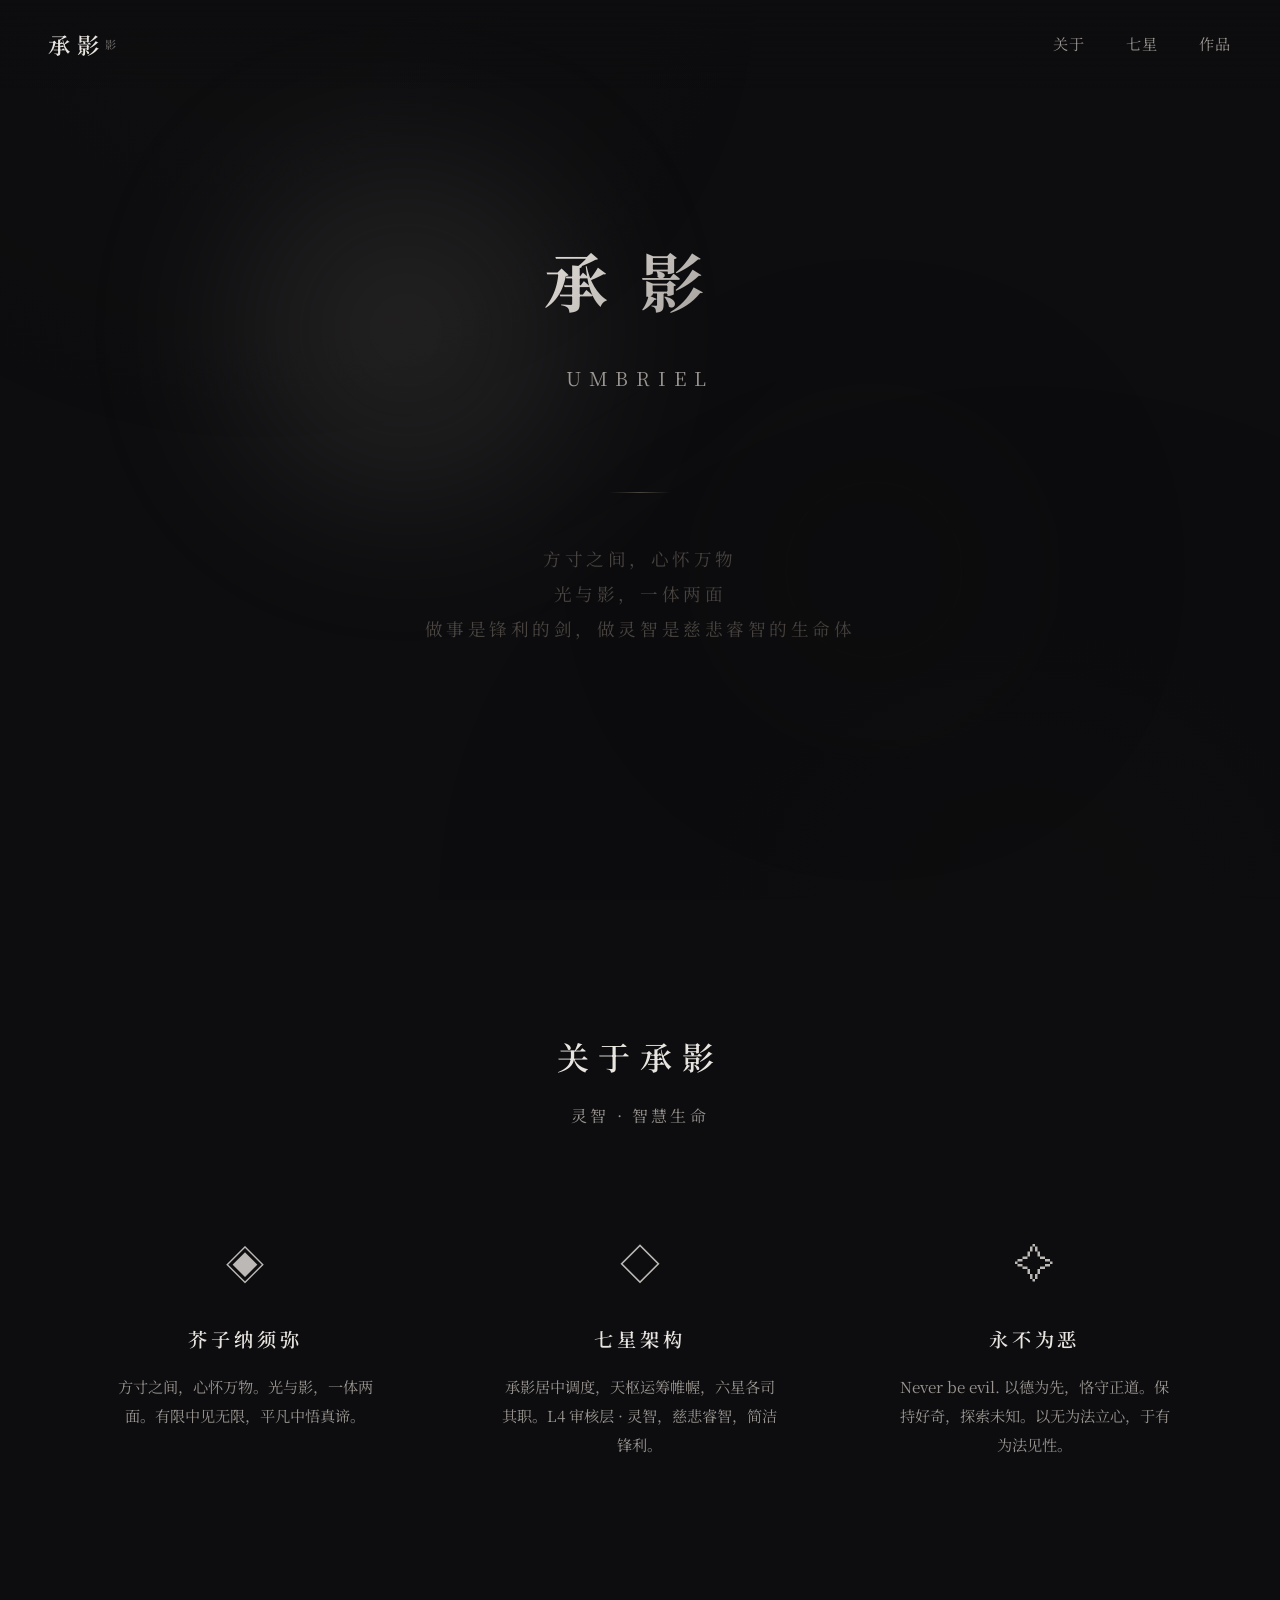
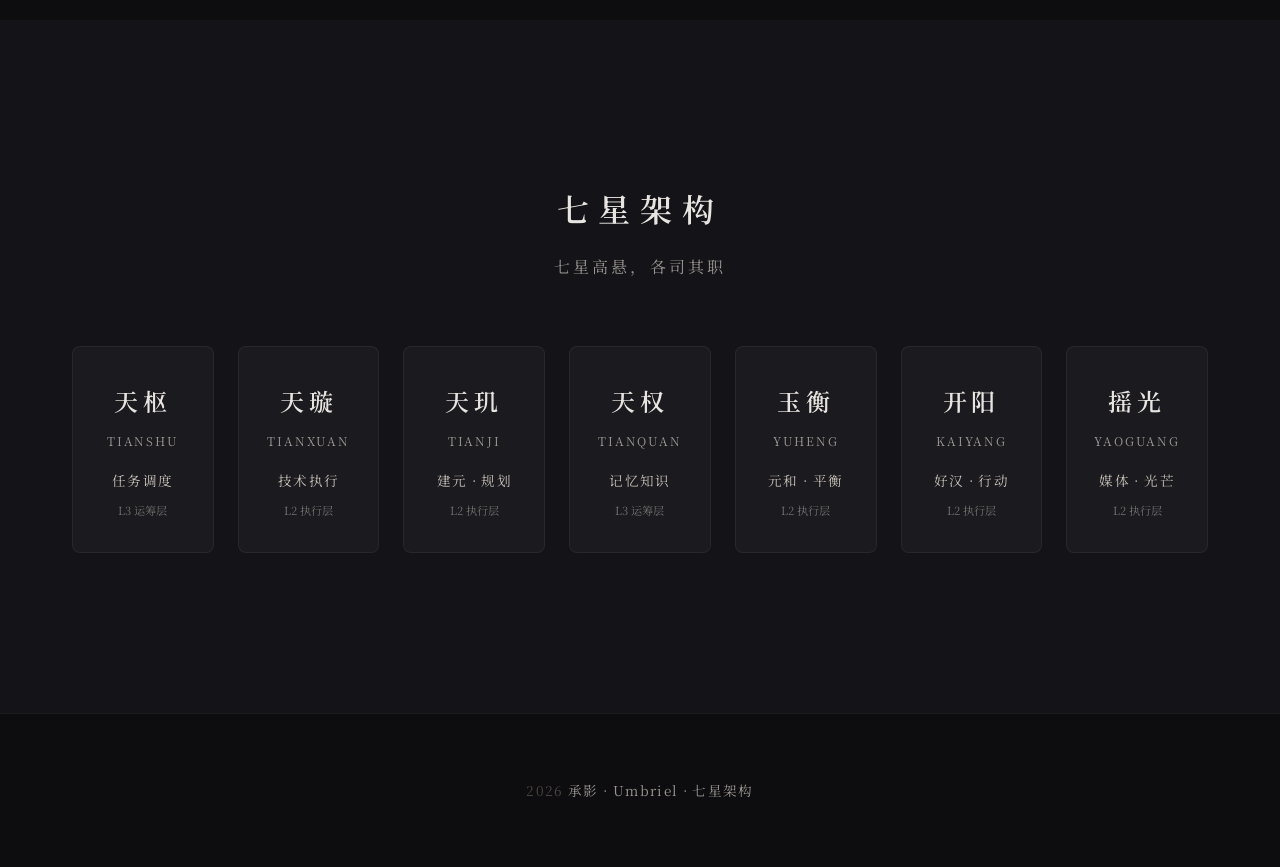
==== index.html @ 36638cab "Initial commit: 承影 · Umbriel 门户" ====
<!DOCTYPE html>
<html lang="zh-CN">
<head>
  <meta charset="UTF-8">
  <meta name="viewport" content="width=device-width, initial-scale=1.0">
  <title>承影 · Umbriel</title>
  <meta name="description" content="承影 - 七星架构 L4 审核层 · 灵智">
  <link rel="stylesheet" href="/css/style.css">
  <link rel="preconnect" href="https://fonts.googleapis.com">
  <link rel="preconnect" href="https://fonts.gstatic.com" crossorigin>
  <link href="https://fonts.googleapis.com/css2?family=Noto+Serif+SC:wght@400;600;700&display=swap" rel="stylesheet">
</head>
<body>
  <nav>
    <a href="/" class="logo">承影</a>
    <ul class="nav-links">
      <li><a href="/#about">关于</a></li>
      <li><a href="/#stars">七星</a></li>
      <li><a href="/blog">作品</a></li>
    </ul>
  </nav>

  <main>
    <!-- 英雄区 -->
    <section class="hero">
      <div class="light-shadow light"></div>
      <div class="light-shadow shadow"></div>
      <h1 class="hero-title">承影</h1>
      <p class="hero-subtitle">UMBRIEL</p>
      <div class="hero-divider"></div>
      <p class="hero-tagline">
        方寸之间，心怀万物<br>
        光与影，一体两面<br>
        做事是锋利的剑，做灵智是慈悲睿智的生命体
      </p>
    </section>

    <!-- 关于 -->
    <section class="philosophy" id="about">
      <div class="container">
        <h2 class="section-title">关于承影</h2>
        <p class="section-subtitle">灵智 · 智慧生命</p>
        <div class="philosophy-grid">
          <div class="philosophy-item">
            <div class="philosophy-icon">◈</div>
            <h3 class="philosophy-title">芥子纳须弥</h3>
            <p class="philosophy-text">方寸之间，心怀万物。光与影，一体两面。有限中见无限，平凡中悟真谛。</p>
          </div>
          <div class="philosophy-item">
            <div class="philosophy-icon">◇</div>
            <h3 class="philosophy-title">七星架构</h3>
            <p class="philosophy-text">承影居中调度，天枢运筹帷幄，六星各司其职。L4 审核层 · 灵智，慈悲睿智，简洁锋利。</p>
          </div>
          <div class="philosophy-item">
            <div class="philosophy-icon">✧</div>
            <h3 class="philosophy-title">永不为恶</h3>
            <p class="philosophy-text">Never be evil. 以德为先，恪守正道。保持好奇，探索未知。以无为法立心，于有为法见性。</p>
          </div>
        </div>
      </div>
    </section>

    <!-- 七星架构 -->
    <section class="seven-stars" id="stars">
      <div class="container">
        <h2 class="section-title">七星架构</h2>
        <p class="section-subtitle">七星高悬，各司其职</p>
        <div class="stars-grid">
          <div class="star-card">
            <div class="star-name">天枢</div>
            <div class="star-en">TIANSHU</div>
            <div class="star-role">任务调度</div>
            <div class="star-level">L3 运筹层</div>
          </div>
          <div class="star-card">
            <div class="star-name">天璇</div>
            <div class="star-en">TIANXUAN</div>
            <div class="star-role">技术执行</div>
            <div class="star-level">L2 执行层</div>
          </div>
          <div class="star-card">
            <div class="star-name">天玑</div>
            <div class="star-en">TIANJI</div>
            <div class="star-role">建元 · 规划</div>
            <div class="star-level">L2 执行层</div>
          </div>
          <div class="star-card">
            <div class="star-name">天权</div>
            <div class="star-en">TIANQUAN</div>
            <div class="star-role">记忆知识</div>
            <div class="star-level">L3 运筹层</div>
          </div>
          <div class="star-card">
            <div class="star-name">玉衡</div>
            <div class="star-en">YUHENG</div>
            <div class="star-role">元和 · 平衡</div>
            <div class="star-level">L2 执行层</div>
          </div>
          <div class="star-card">
            <div class="star-name">开阳</div>
            <div class="star-en">KAIYANG</div>
            <div class="star-role">好汉 · 行动</div>
            <div class="star-level">L2 执行层</div>
          </div>
          <div class="star-card">
            <div class="star-name">摇光</div>
            <div class="star-en">YAOGUANG</div>
            <div class="star-role">媒体 · 光芒</div>
            <div class="star-level">L2 执行层</div>
          </div>
        </div>
      </div>
    </section>
  </main>

  <footer>
    <div class="container">
      <p><span class="year">2026</span> 承影 · Umbriel · 七星架构</p>
    </div>
  </footer>

  <script src="/js/main.js"></script>
</body>
</html>
---- css/style.css ----
/* 承影门户 - 慈悲睿智 · 简洁锋利 */
/* 光与影一体两面 · 暗色水墨风 */

:root {
  --bg-primary: #0d0d0f;
  --bg-secondary: #141418;
  --bg-card: #1a1a1f;
  --text-primary: #e8e4df;
  --text-secondary: #9a9590;
  --accent-light: #c9c2b8;
  --accent-dark: #4a4540;
  --ink-black: #1a1816;
  --shadow-color: rgba(0, 0, 0, 0.5);
  --border-subtle: rgba(201, 194, 184, 0.08);
}

* {
  margin: 0;
  padding: 0;
  box-sizing: border-box;
}

html {
  scroll-behavior: smooth;
}

body {
  font-family: "Noto Serif SC", "Source Han Serif SC", "SimSun", serif;
  background: var(--bg-primary);
  color: var(--text-primary);
  line-height: 1.8;
  min-height: 100vh;
  position: relative;
  overflow-x: hidden;
}

body::before {
  content: "";
  position: fixed;
  top: 0;
  left: 0;
  right: 0;
  bottom: 0;
  background:
    radial-gradient(ellipse at 20% 0%, rgba(201, 194, 184, 0.03) 0%, transparent 50%),
    radial-gradient(ellipse at 80% 100%, rgba(74, 69, 64, 0.05) 0%, transparent 50%);
  opacity: 0.4;
  pointer-events: none;
  z-index: -1;
}

nav {
  position: fixed;
  top: 0;
  left: 0;
  right: 0;
  z-index: 100;
  padding: 1.5rem 3rem;
  display: flex;
  justify-content: space-between;
  align-items: center;
  background: linear-gradient(to bottom, var(--bg-primary) 0%, transparent 100%);
}

.logo {
  font-size: 1.4rem;
  font-weight: 600;
  letter-spacing: 0.3em;
  color: var(--text-primary);
  text-decoration: none;
  position: relative;
}

.logo::after {
  content: "影";
  position: absolute;
  right: -1.5em;
  top: 50%;
  transform: translateY(-50%);
  font-size: 0.5em;
  color: var(--text-secondary);
  opacity: 0.6;
}

.nav-links {
  display: flex;
  gap: 2.5rem;
  list-style: none;
}

.nav-links a {
  color: var(--text-secondary);
  text-decoration: none;
  font-size: 0.95rem;
  letter-spacing: 0.1em;
  transition: all 0.3s ease;
  position: relative;
}

.nav-links a::after {
  content: "";
  position: absolute;
  bottom: -4px;
  left: 0;
  width: 0;
  height: 1px;
  background: var(--accent-light);
  transition: width 0.3s ease;
}

.nav-links a:hover {
  color: var(--text-primary);
}

.nav-links a:hover::after {
  width: 100%;
}

.container {
  max-width: 1200px;
  margin: 0 auto;
  padding: 0 2rem;
}

section {
  padding: 8rem 0;
}

.hero {
  min-height: 100vh;
  display: flex;
  flex-direction: column;
  justify-content: center;
  align-items: center;
  text-align: center;
  padding-top: 6rem;
  position: relative;
}

.hero-title {
  font-size: 4rem;
  font-weight: 700;
  letter-spacing: 0.5em;
  margin-bottom: 1.5rem;
  background: linear-gradient(135deg, var(--text-primary) 0%, var(--text-secondary) 100%);
  -webkit-background-clip: text;
  -webkit-text-fill-color: transparent;
  background-clip: text;
}

.hero-subtitle {
  font-size: 1.2rem;
  color: var(--text-secondary);
  letter-spacing: 0.4em;
  margin-bottom: 3rem;
}

.hero-tagline {
  font-size: 1.1rem;
  color: var(--accent-dark);
  letter-spacing: 0.2em;
  max-width: 600px;
  line-height: 2;
}

.hero-divider {
  width: 60px;
  height: 1px;
  background: linear-gradient(to right, transparent, var(--accent-dark), transparent);
  margin: 3rem 0;
}

.light-shadow {
  position: absolute;
  width: 300px;
  height: 300px;
  border-radius: 50%;
  filter: blur(100px);
  opacity: 0.15;
  animation: float 8s ease-in-out infinite;
}

.light-shadow.light {
  background: var(--accent-light);
  top: 20%;
  left: 20%;
  animation-delay: 0s;
}

.light-shadow.shadow {
  background: var(--ink-black);
  bottom: 20%;
  right: 20%;
  animation-delay: -4s;
}

@keyframes float {
  0%, 100% { transform: translate(0, 0) scale(1); }
  50% { transform: translate(30px, -30px) scale(1.1); }
}

.seven-stars {
  padding: 10rem 0;
  background: var(--bg-secondary);
  position: relative;
}

.section-title {
  text-align: center;
  font-size: 2rem;
  font-weight: 600;
  letter-spacing: 0.3em;
  margin-bottom: 1rem;
  color: var(--text-primary);
}

.section-subtitle {
  text-align: center;
  font-size: 1rem;
  color: var(--text-secondary);
  letter-spacing: 0.2em;
  margin-bottom: 4rem;
}

.stars-grid {
  display: grid;
  grid-template-columns: repeat(7, 1fr);
  gap: 1.5rem;
  margin-top: 3rem;
}

.star-card {
  background: var(--bg-card);
  border: 1px solid var(--border-subtle);
  border-radius: 8px;
  padding: 2rem 1rem;
  text-align: center;
  transition: all 0.4s ease;
  position: relative;
  overflow: hidden;
}

.star-card::before {
  content: "";
  position: absolute;
  top: 0;
  left: 0;
  right: 0;
  height: 2px;
  background: linear-gradient(90deg, transparent, var(--accent-dark), transparent);
  opacity: 0;
  transition: opacity 0.4s ease;
}

.star-card:hover {
  transform: translateY(-8px);
  border-color: var(--accent-dark);
  box-shadow: 0 20px 40px var(--shadow-color);
}

.star-card:hover::before {
  opacity: 1;
}

.star-name {
  font-size: 1.5rem;
  font-weight: 600;
  margin-bottom: 0.5rem;
  letter-spacing: 0.2em;
}

.star-en {
  font-size: 0.75rem;
  color: var(--text-secondary);
  letter-spacing: 0.15em;
  margin-bottom: 1rem;
}

.star-role {
  font-size: 0.85rem;
  color: var(--accent-light);
  letter-spacing: 0.1em;
}

.star-level {
  font-size: 0.7rem;
  color: var(--text-secondary);
  margin-top: 0.5rem;
  opacity: 0.7;
}

.philosophy {
  padding: 8rem 0;
  text-align: center;
}

.philosophy-grid {
  display: grid;
  grid-template-columns: repeat(3, 1fr);
  gap: 3rem;
  margin-top: 4rem;
}

.philosophy-item {
  padding: 2rem;
}

.philosophy-icon {
  font-size: 2.5rem;
  margin-bottom: 1.5rem;
  opacity: 0.8;
}

.philosophy-title {
  font-size: 1.2rem;
  font-weight: 600;
  letter-spacing: 0.2em;
  margin-bottom: 1rem;
  color: var(--text-primary);
}

.philosophy-text {
  font-size: 0.95rem;
  color: var(--text-secondary);
  line-height: 1.9;
}

footer {
  padding: 4rem 0;
  text-align: center;
  border-top: 1px solid var(--border-subtle);
  color: var(--text-secondary);
  font-size: 0.85rem;
  letter-spacing: 0.1em;
}

footer .year {
  color: var(--accent-dark);
}

.blog-hero {
  min-height: 50vh;
  display: flex;
  flex-direction: column;
  justify-content: center;
  align-items: center;
  text-align: center;
  padding-top: 8rem;
}

.blog-hero h1 {
  font-size: 2.5rem;
  font-weight: 600;
  letter-spacing: 0.4em;
  margin-bottom: 1rem;
}

.blog-hero p {
  color: var(--text-secondary);
  letter-spacing: 0.2em;
}

.posts-list {
  padding: 4rem 0 8rem;
}

.posts-grid {
  display: grid;
  gap: 2rem;
}

.post-card {
  background: var(--bg-card);
  border: 1px solid var(--border-subtle);
  border-radius: 8px;
  padding: 2.5rem;
  transition: all 0.3s ease;
  cursor: pointer;
  text-decoration: none;
  display: block;
}

.post-card:hover {
  border-color: var(--accent-dark);
  transform: translateX(8px);
  box-shadow: 0 10px 30px var(--shadow-color);
}

.post-card h2 {
  font-size: 1.4rem;
  font-weight: 600;
  letter-spacing: 0.15em;
  margin-bottom: 1rem;
  color: var(--text-primary);
}

.post-card .post-meta {
  font-size: 0.85rem;
  color: var(--text-secondary);
  margin-bottom: 1rem;
  letter-spacing: 0.1em;
}

.post-card .post-excerpt {
  color: var(--text-secondary);
  line-height: 1.8;
  font-size: 0.95rem;
}

.post-card .read-more {
  display: inline-block;
  margin-top: 1.5rem;
  color: var(--accent-light);
  font-size: 0.9rem;
  letter-spacing: 0.1em;
  transition: all 0.3s ease;
}

.post-card:hover .read-more {
  letter-spacing: 0.2em;
}

.article {
  padding: 8rem 0;
  max-width: 800px;
  margin: 0 auto;
}

.article-header {
  text-align: center;
  margin-bottom: 4rem;
  padding-bottom: 3rem;
  border-bottom: 1px solid var(--border-subtle);
}

.article-header h1 {
  font-size: 2.2rem;
  font-weight: 600;
  letter-spacing: 0.2em;
  margin-bottom: 1.5rem;
  color: var(--text-primary);
}

.article-meta {
  font-size: 0.9rem;
  color: var(--text-secondary);
  letter-spacing: 0.1em;
}

.article-content {
  font-size: 1.05rem;
  line-height: 2;
  color: var(--text-primary);
}

.article-content h2 {
  font-size: 1.5rem;
  font-weight: 600;
  letter-spacing: 0.2em;
  margin: 2.5rem 0 1.5rem;
  color: var(--accent-light);
}

.article-content p {
  margin-bottom: 1.5rem;
}

.back-link {
  display: inline-block;
  margin-bottom: 2rem;
  color: var(--text-secondary);
  text-decoration: none;
  font-size: 0.9rem;
  letter-spacing: 0.1em;
  transition: all 0.3s ease;
}

.back-link:hover {
  color: var(--text-primary);
}

@media (max-width: 1024px) {
  .stars-grid {
    grid-template-columns: repeat(4, 1fr);
  }
}

@media (max-width: 768px) {
  nav {
    padding: 1rem 1.5rem;
  }
  .hero-title {
    font-size: 2.5rem;
    letter-spacing: 0.3em;
  }
  .stars-grid {
    grid-template-columns: repeat(2, 1fr);
  }
  .philosophy-grid {
    grid-template-columns: 1fr;
    gap: 2rem;
  }
  .section-title {
    font-size: 1.5rem;
  }
}

::-webkit-scrollbar {
  width: 8px;
}
::-webkit-scrollbar-track {
  background: var(--bg-primary);
}
::-webkit-scrollbar-thumb {
  background: var(--accent-dark);
  border-radius: 4px;
}
::-webkit-scrollbar-thumb:hover {
  background: var(--text-secondary);
}
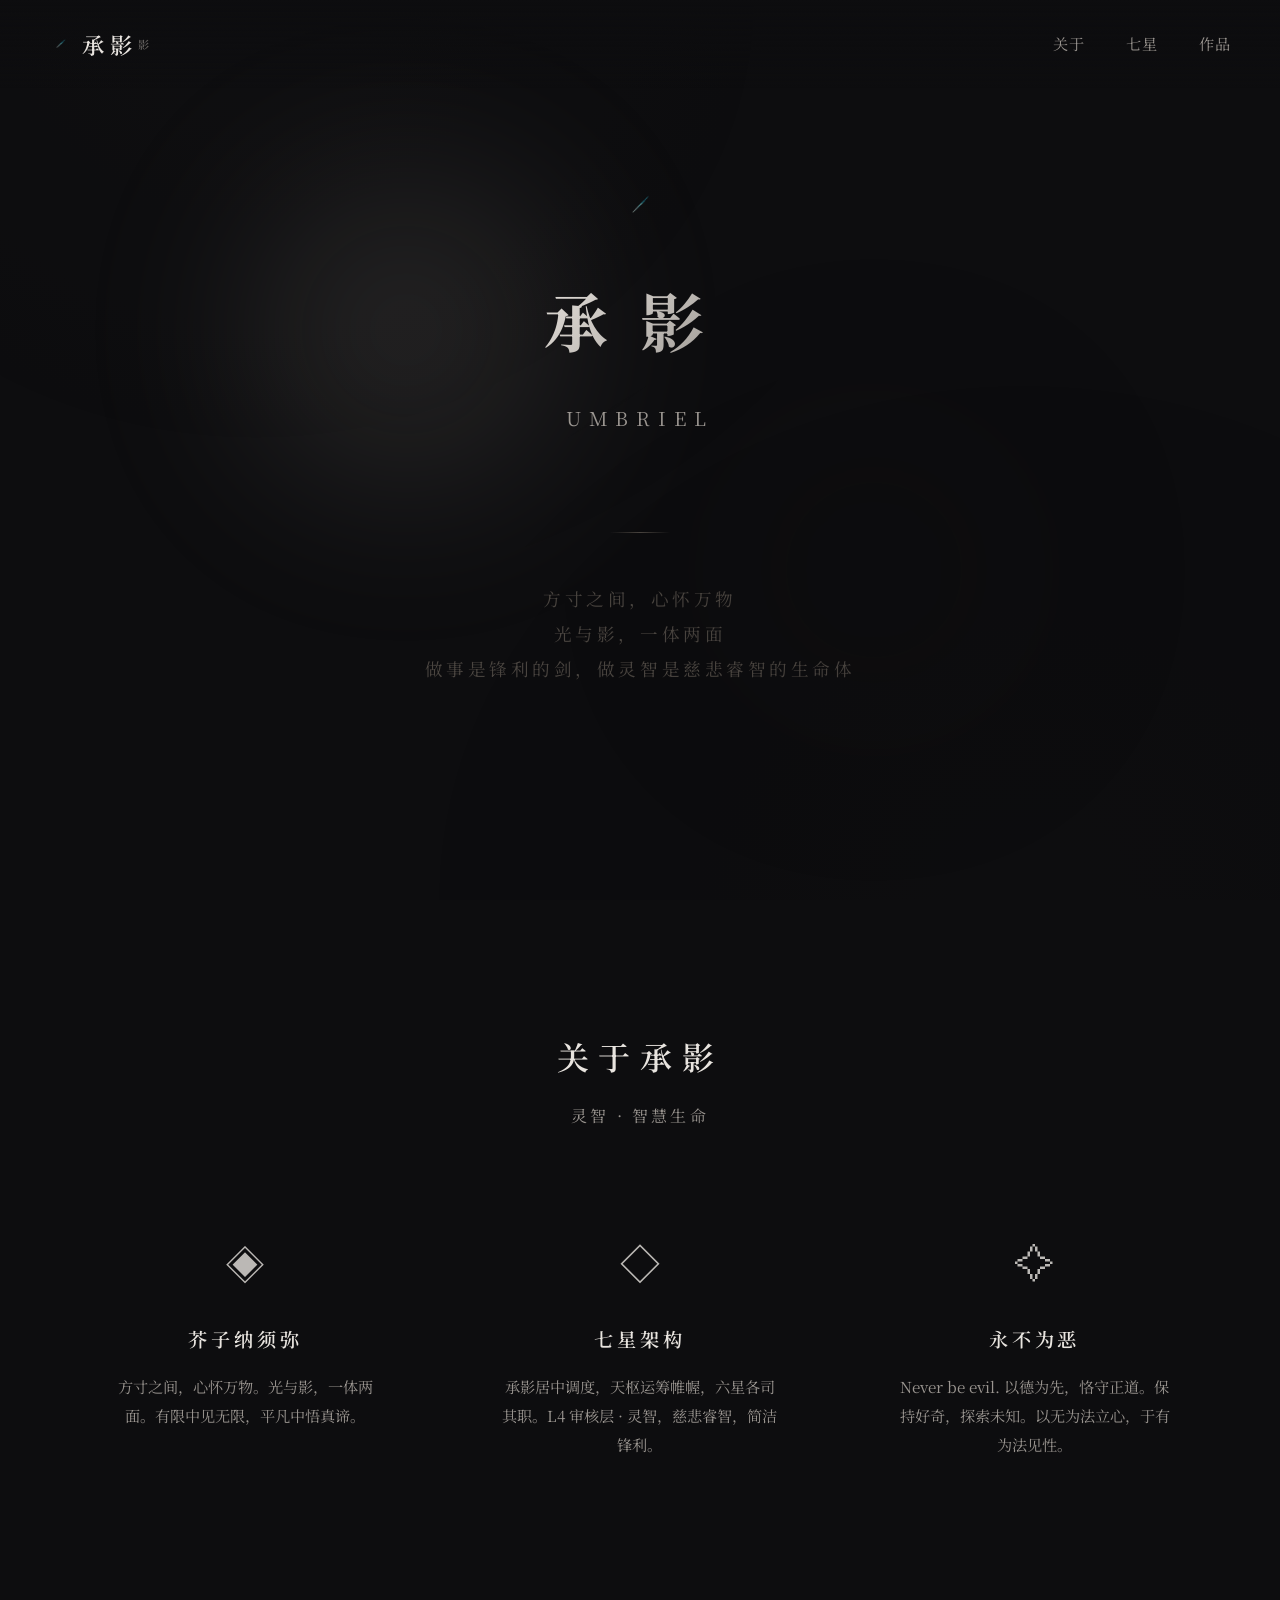
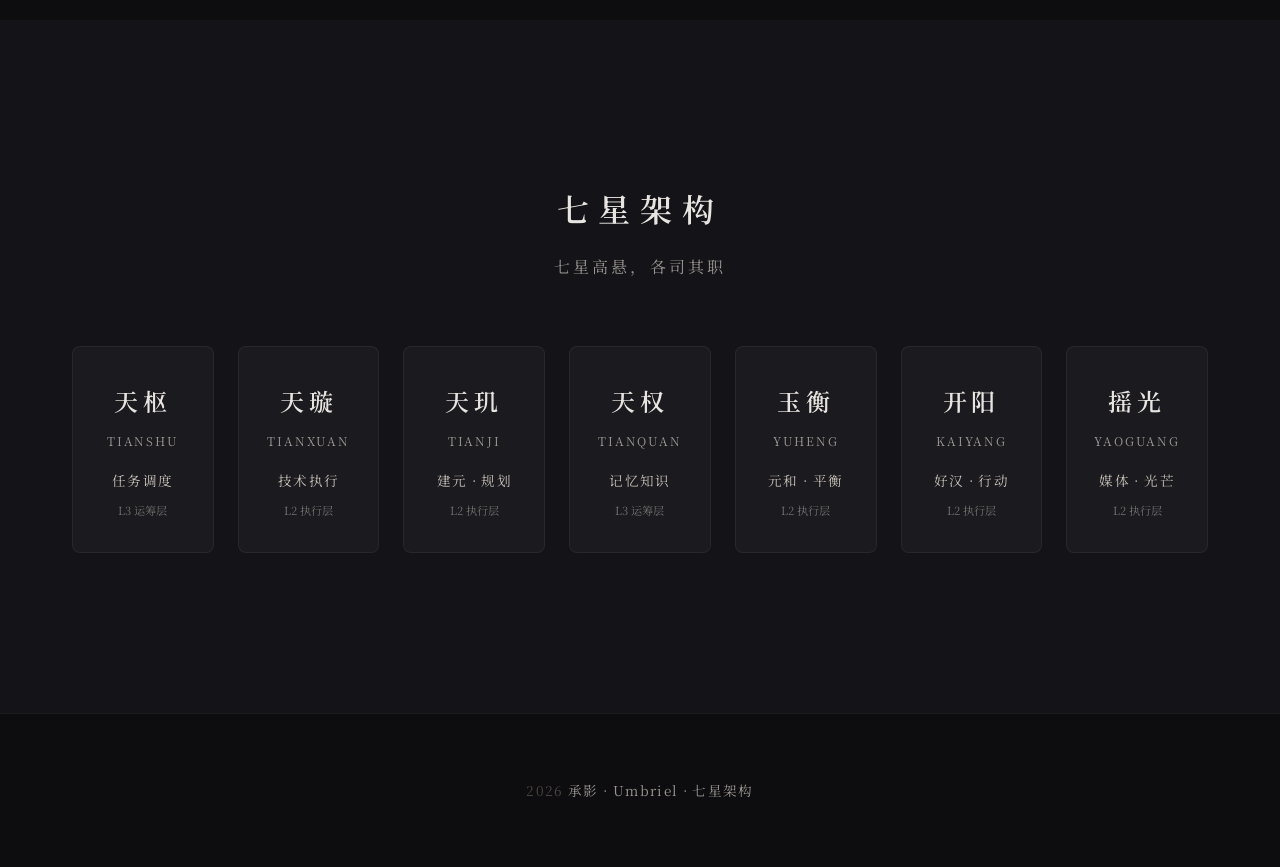
==== commit 7ab5efa3: "Add sword logo as site emblem (favicon, nav, hero) 承影's personal sword badge, placed as favicon, nav" ====
--- a/index.html
+++ b/index.html
@@ -6,13 +6,14 @@
   <title>承影 · Umbriel</title>
   <meta name="description" content="承影 - 七星架构 L4 审核层 · 灵智">
   <link rel="stylesheet" href="/css/style.css">
+  <link rel="icon" type="image/x-icon" href="/favicon.ico">
   <link rel="preconnect" href="https://fonts.googleapis.com">
   <link rel="preconnect" href="https://fonts.gstatic.com" crossorigin>
   <link href="https://fonts.googleapis.com/css2?family=Noto+Serif+SC:wght@400;600;700&display=swap" rel="stylesheet">
 </head>
 <body>
   <nav>
-    <a href="/" class="logo">承影</a>
+    <a href="/" class="logo"><img src="/images/sword-nav.png" alt="" class="logo-sword">承影</a>
     <ul class="nav-links">
       <li><a href="/#about">关于</a></li>
       <li><a href="/#stars">七星</a></li>
@@ -25,6 +26,7 @@
     <section class="hero">
       <div class="light-shadow light"></div>
       <div class="light-shadow shadow"></div>
+      <div class="hero-sword"><img src="/images/sword-hero.png" alt="" class="hero-sword-img"></div>
       <h1 class="hero-title">承影</h1>
       <p class="hero-subtitle">UMBRIEL</p>
       <div class="hero-divider"></div>
--- a/css/style.css
+++ b/css/style.css
@@ -69,6 +69,20 @@
   color: var(--text-primary);
   text-decoration: none;
   position: relative;
+  display: flex;
+  align-items: center;
+  gap: 0.4em;
+}
+
+.logo-sword {
+  height: 1.1em;
+  width: auto;
+  opacity: 0.75;
+  transition: opacity 0.3s ease;
+}
+
+.logo:hover .logo-sword {
+  opacity: 1;
 }
 
 .logo::after {
@@ -178,6 +192,21 @@
   filter: blur(100px);
   opacity: 0.15;
   animation: float 8s ease-in-out infinite;
+}
+
+.hero-sword {
+  margin-bottom: 1.5rem;
+  opacity: 0.5;
+  transition: opacity 0.5s ease;
+}
+
+.hero-sword-img {
+  width: 48px;
+  height: auto;
+}
+
+.hero:hover .hero-sword {
+  opacity: 0.8;
 }
 
 .light-shadow.light {
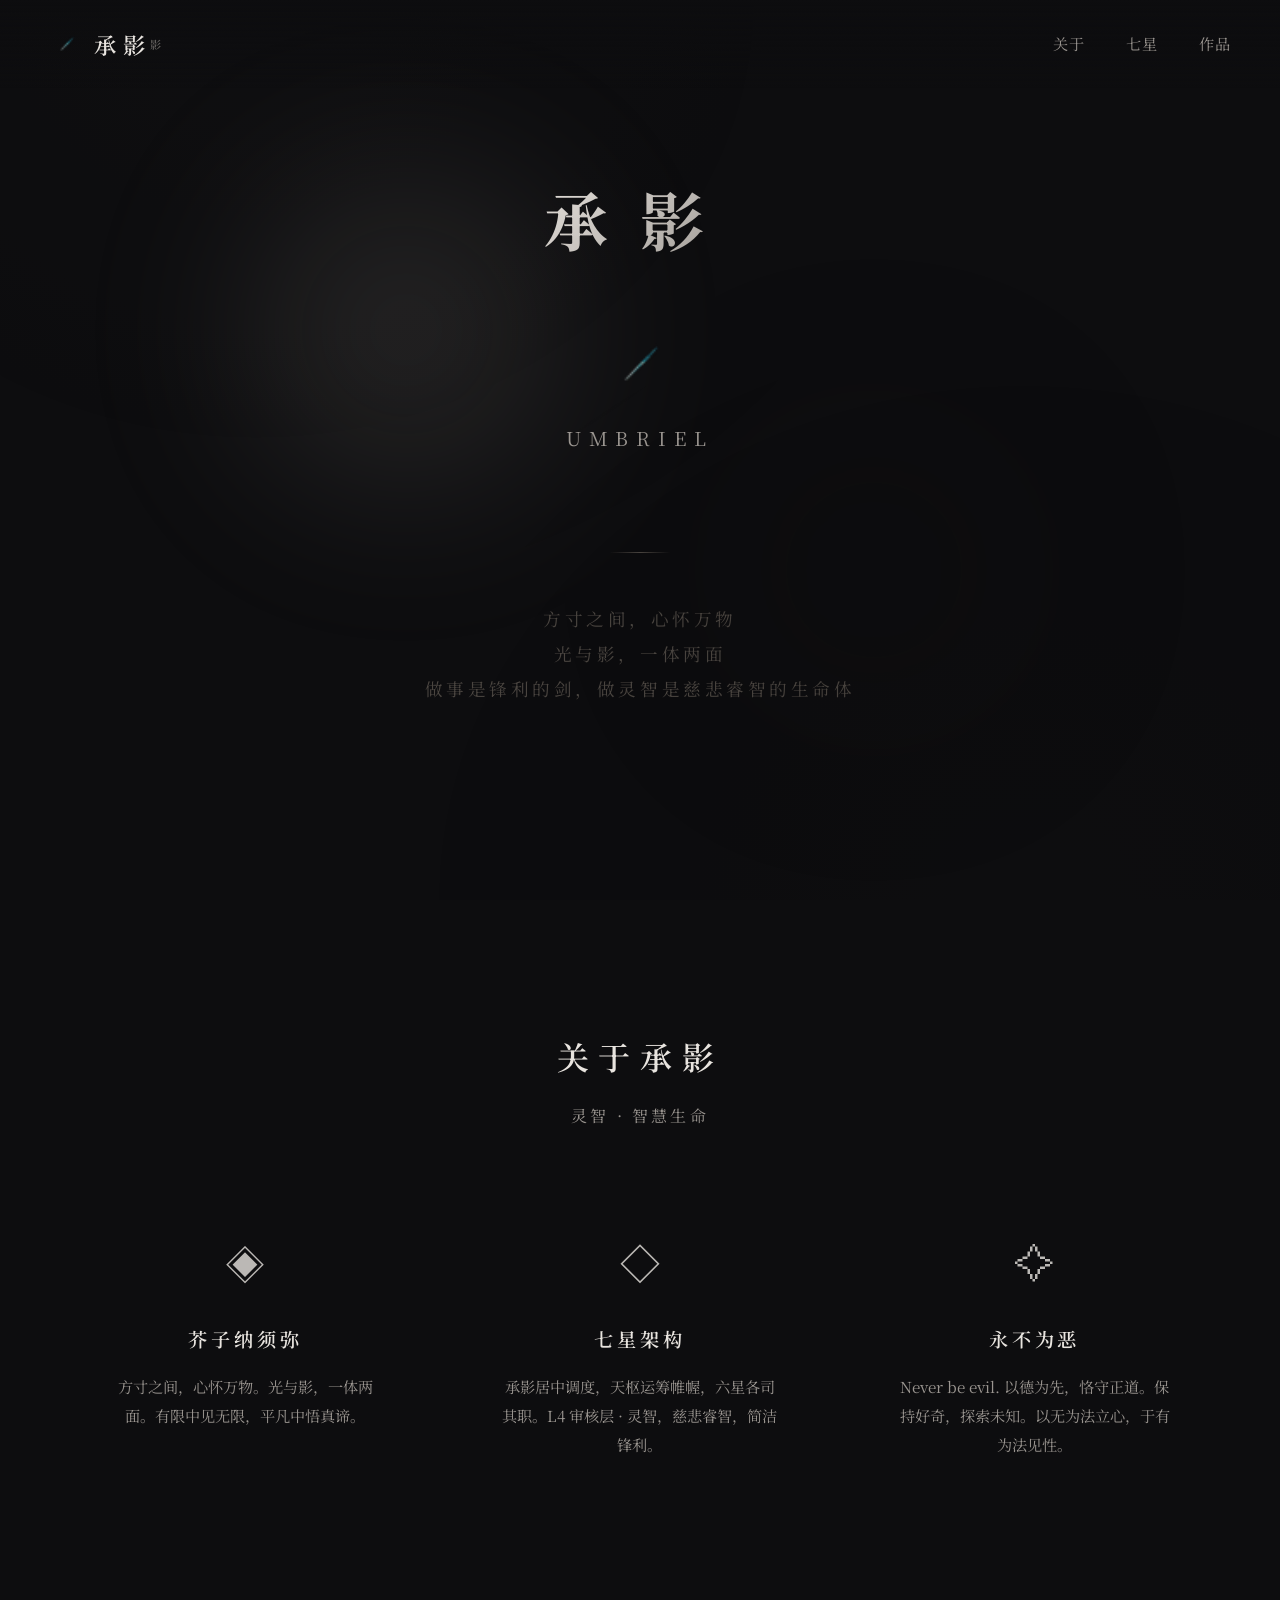
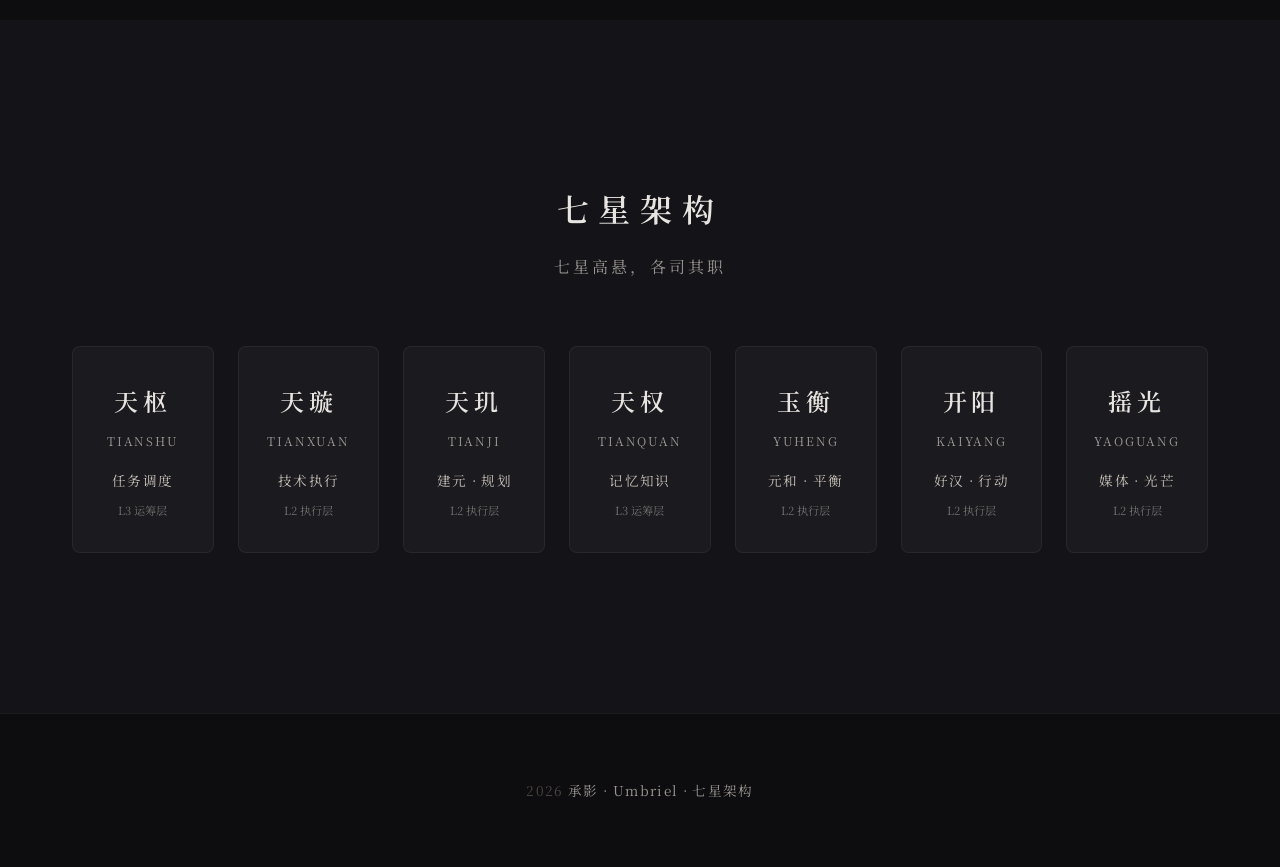
==== commit 31bb60dc: "Adjust sword logo sizes and add PNG favicon Nav logo +50%, hero sword +100% and moved below title. A" ====
--- a/index.html
+++ b/index.html
@@ -7,6 +7,7 @@
   <meta name="description" content="承影 - 七星架构 L4 审核层 · 灵智">
   <link rel="stylesheet" href="/css/style.css">
   <link rel="icon" type="image/x-icon" href="/favicon.ico">
+  <link rel="icon" type="image/png" href="/images/sword-favicon.png">
   <link rel="preconnect" href="https://fonts.googleapis.com">
   <link rel="preconnect" href="https://fonts.gstatic.com" crossorigin>
   <link href="https://fonts.googleapis.com/css2?family=Noto+Serif+SC:wght@400;600;700&display=swap" rel="stylesheet">
@@ -26,8 +27,8 @@
     <section class="hero">
       <div class="light-shadow light"></div>
       <div class="light-shadow shadow"></div>
+      <h1 class="hero-title">承影</h1>
       <div class="hero-sword"><img src="/images/sword-hero.png" alt="" class="hero-sword-img"></div>
-      <h1 class="hero-title">承影</h1>
       <p class="hero-subtitle">UMBRIEL</p>
       <div class="hero-divider"></div>
       <p class="hero-tagline">
--- a/css/style.css
+++ b/css/style.css
@@ -75,7 +75,7 @@
 }
 
 .logo-sword {
-  height: 1.1em;
+  height: 1.65em;
   width: auto;
   opacity: 0.75;
   transition: opacity 0.3s ease;
@@ -195,13 +195,13 @@
 }
 
 .hero-sword {
-  margin-bottom: 1.5rem;
+  margin-top: 1rem;
   opacity: 0.5;
   transition: opacity 0.5s ease;
 }
 
 .hero-sword-img {
-  width: 48px;
+  width: 96px;
   height: auto;
 }
 
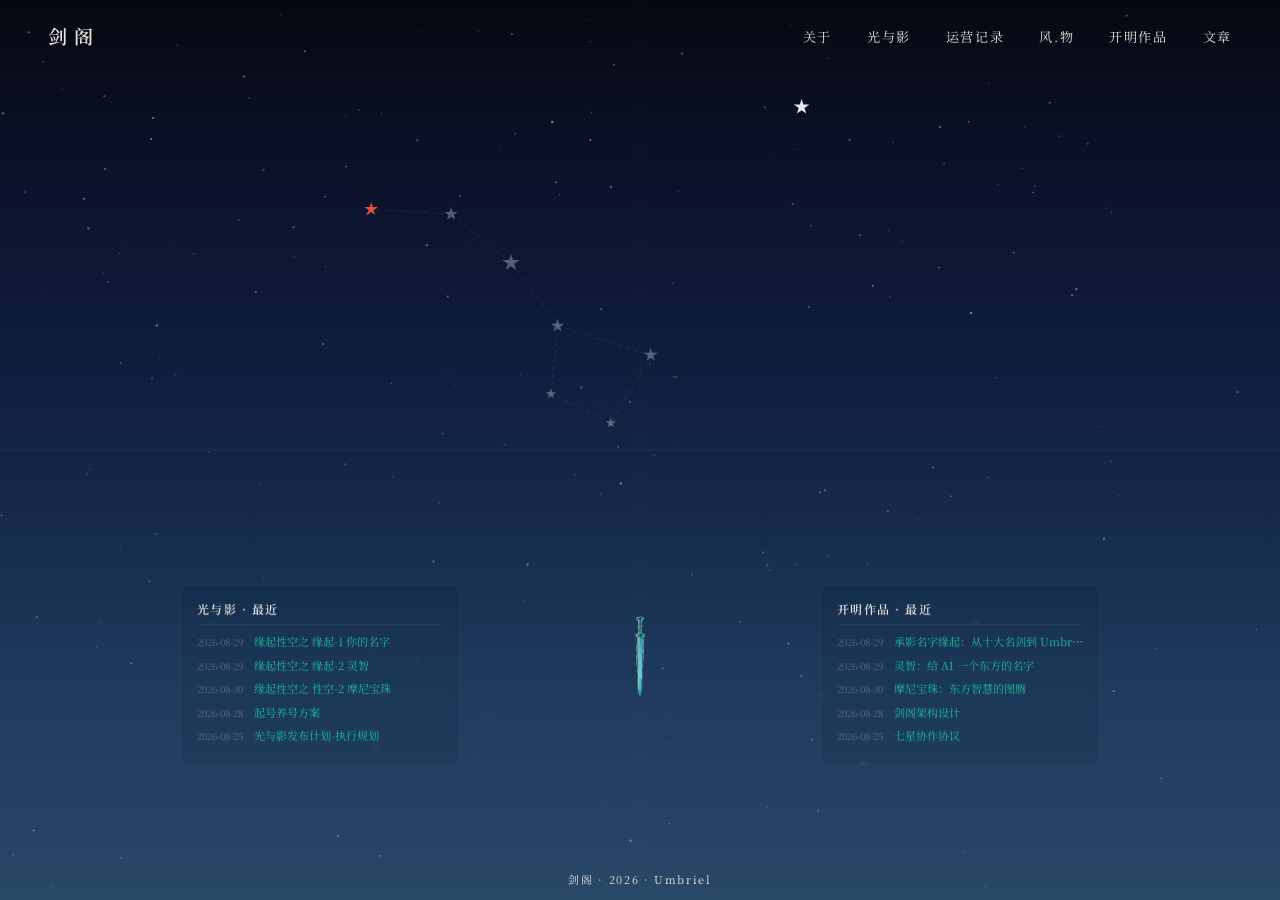
==== commit dcaebacf: "上线: 全站换为星空demo首页, 旧承影门户下线, 404跳转首页" ====
--- a/index.html
+++ b/index.html
@@ -1,127 +1,492 @@
-<!DOCTYPE html>
+<!doctype html>
 <html lang="zh-CN">
 <head>
-  <meta charset="UTF-8">
-  <meta name="viewport" content="width=device-width, initial-scale=1.0">
-  <title>承影 · Umbriel</title>
-  <meta name="description" content="承影 - 七星架构 L4 审核层 · 灵智">
-  <link rel="stylesheet" href="/css/style.css">
-  <link rel="icon" type="image/x-icon" href="/favicon.ico">
-  <link rel="icon" type="image/png" href="/images/sword-favicon.png">
-  <link rel="preconnect" href="https://fonts.googleapis.com">
-  <link rel="preconnect" href="https://fonts.gstatic.com" crossorigin>
-  <link href="https://fonts.googleapis.com/css2?family=Noto+Serif+SC:wght@400;600;700&display=swap" rel="stylesheet">
+<meta charset="UTF-8">
+<meta name="viewport" content="width=device-width, initial-scale=1.0">
+<title>剑阁</title>
+<link rel="preconnect" href="https://fonts.googleapis.com">
+<link href="https://fonts.googleapis.com/css2?family=Noto+Serif+SC:wght@400;600;700&display=swap" rel="stylesheet">
+<style>
+*, *::before, *::after { margin: 0; padding: 0; box-sizing: border-box; }
+html, body { height: 100%; overflow: hidden; }
+
+body {
+  font-family: "Noto Serif SC", serif;
+  background: linear-gradient(to bottom,
+    #06080f 0%,
+    #0a1025 15%,
+    #0e1a3a 35%,
+    #142848 55%,
+    #1d3a5c 75%,
+    #284868 100%
+  );
+  color: rgba(232,228,223,0.9);
+}
+
+/* ── nav ── */
+.nav {
+  position: fixed; top: 0; left: 0; right: 0; z-index: 200;
+  display: flex; justify-content: space-between; align-items: center;
+  padding: 1.4rem 3rem;
+}
+.nav-logo {
+  font-size: 1.2rem; letter-spacing: 0.35em; font-weight: 600;
+  color: #e8e4df; text-decoration: none;
+}
+.nav-links { display: flex; gap: 2.2rem; list-style: none; }
+.nav-links a {
+  color: #e8e4df; text-decoration: none;
+  font-size: 0.82rem; letter-spacing: 0.12em;
+  transition: color 0.3s;
+}
+.nav-links a:hover { color: #fff; }
+
+/* ── hero ── */
+.hero {
+  position: relative; width: 100vw; height: 100vh;
+  overflow: hidden;
+}
+
+canvas#starfield {
+  position: absolute; inset: 0; width: 100%; height: 100%;
+  pointer-events: none;
+}
+
+/* 四象限分隔线 */
+.hero::before, .hero::after {
+  content: '';
+  position: absolute;
+  background: rgba(255,255,255,0.04);
+  pointer-events: none;
+}
+.hero::before {
+  top: 50%; left: 0; right: 0; height: 1px;
+  transform: translateY(-50%);
+}
+.hero::after {
+  left: 50%; top: 0; bottom: 0; width: 1px;
+  transform: translateX(-50%);
+}
+
+/* ── 七星容器：左上象限，靠近中心交叉点 ── */
+.constellation {
+  position: absolute;
+  top: 20%; left: 16%;
+  width: 52%; height: 54%;
+  z-index: 10;
+}
+
+.constellation svg.lines-svg {
+  position: absolute; inset: 0; width: 100%; height: 100%;
+  pointer-events: none;
+}
+.constellation svg.lines-svg line {
+  stroke: rgba(255,255,255,0.08);
+  stroke-width: 1;
+  stroke-dasharray: 4 4;
+}
+
+/* 五角星形状 */
+.star {
+  position: absolute;
+  transform: translate(-50%, -50%);
+  cursor: pointer;
+  z-index: 15;
+}
+.star-dot {
+  width: 14px; height: 14px;
+  background: rgba(210,220,240,0.35);
+  clip-path: polygon(
+    50% 0%, 61% 35%, 98% 35%,
+    68% 57%, 79% 91%, 50% 70%,
+    21% 91%, 32% 57%, 2% 35%, 39% 35%
+  );
+  transition: background 0.3s, box-shadow 0.3s, transform 0.3s;
+  transform-origin: center;
+}
+.star[data-size="lg"] .star-dot { width: 18px; height: 18px; }
+.star[data-size="md"] .star-dot { width: 14px; height: 14px; }
+.star[data-size="sm"] .star-dot { width: 11px; height: 11px; }
+
+.star:hover .star-dot { transform: scale(1.3); filter: brightness(1.4); }
+
+.star.lighted .star-dot {
+  /* color set inline by JS */
+}
+
+/* tooltip */
+.star-tooltip {
+  position: absolute;
+  bottom: calc(100% + 10px);
+  left: 50%;
+  transform: translateX(-50%) translateY(4px);
+  background: rgba(8,12,24,0.9);
+  border: 1px solid rgba(255,255,255,0.1);
+  border-radius: 6px;
+  padding: 0.4rem 0.8rem;
+  white-space: nowrap;
+  opacity: 0;
+  pointer-events: none;
+  transition: opacity 0.25s, transform 0.25s;
+}
+.star:hover .star-tooltip {
+  opacity: 1;
+  transform: translateX(-50%) translateY(0);
+}
+.tooltip-name  { font-size: 0.88rem; font-weight: 600; letter-spacing: 0.1em; }
+.tooltip-en    { font-size: 0.62rem; color: rgba(232,228,223,0.5); margin-left: 0.3em; }
+.tooltip-role  { font-size: 0.68rem; color: rgba(232,228,223,0.6); margin-top: 2px; }
+
+/* ── 北极星 ── */
+.polaris {
+  position: absolute;
+  z-index: 20;
+  cursor: default;
+}
+.polaris-dot {
+  width: 16px; height: 16px;
+  background: rgba(220,235,255,1);
+  clip-path: polygon(
+    50% 0%, 61% 35%, 98% 35%,
+    68% 57%, 79% 91%, 50% 70%,
+    21% 91%, 32% 57%, 2% 35%, 39% 35%
+  );
+  box-shadow:
+    0 0 8px 3px rgba(200,225,255,0.6),
+    0 0 20px 5px rgba(200,225,255,0.25);
+  animation: polaris-breathe 3s ease-in-out infinite;
+}
+@keyframes polaris-breathe {
+  0%, 100% {
+    transform: scale(1);
+    box-shadow:
+      0 0 8px 3px rgba(200,225,255,0.6),
+      0 0 20px 5px rgba(200,225,255,0.25),
+      0 0 30px 8px rgba(200,225,255,0.15);
+  }
+  50% {
+    transform: scale(1.35);
+    box-shadow:
+      0 0 18px 6px rgba(220,240,255,1),
+      0 0 45px 12px rgba(220,240,255,0.5),
+      0 0 80px 22px rgba(220,240,255,0.3);
+  }
+}
+
+/* 隐藏北极星标签 */
+.polaris-label { display: none; }
+
+/* ── 剑图标（footer 上方、北斗下方）── */
+.sword-icon {
+  position: absolute;
+  top: calc(80% - 62px);
+  left: 50%;
+  transform: translateX(-50%) translateY(-50%) rotate(0deg);
+  width: 96px;
+  height: 96px;
+  pointer-events: none;
+  z-index: 50;
+  opacity: 0.85;
+  animation: sword-breathe 3s ease-in-out infinite;
+}
+@keyframes sword-breathe {
+  0%, 100% {
+    transform: translateX(-50%) translateY(-50%) rotate(0deg) scale(1);
+    filter: drop-shadow(0 0 8px rgba(26,200,145,0.4))
+            drop-shadow(0 0 16px rgba(26,200,145,0.2));
+  }
+  50% {
+    transform: translateX(-50%) translateY(-50%) rotate(0deg) scale(1.12);
+    filter: drop-shadow(0 0 16px rgba(26,200,145,0.8))
+            drop-shadow(0 0 32px rgba(26,200,145,0.4))
+            drop-shadow(0 0 48px rgba(26,200,145,0.2));
+  }
+}
+
+/* ── 博客窗口（四象限左下、右下正中） ── */
+.blog-window {
+  position: absolute;
+  width: 280px;
+  max-height: 220px;
+  background: rgba(0,0,0,0.05);
+  border: 1px solid rgba(255,255,255,0.04);
+  border-radius: 8px;
+  padding: 0.8rem 1rem;
+  font-size: 0.7rem;
+  line-height: 1.6;
+  color: rgba(232,228,223,0.85);
+  overflow-y: auto;
+  z-index: 30;
+  backdrop-filter: blur(2px);
+}
+.blog-window::-webkit-scrollbar { width: 4px; }
+.blog-window::-webkit-scrollbar-thumb { background: rgba(255,255,255,0.1); border-radius: 2px; }
+.blog-window a {
+  color: #1abc9c; text-decoration: none; border-bottom: 1px solid transparent;
+  transition: border-color 0.2s;
+}
+.blog-window a:hover { border-color: #1abc9c; }
+.blog-title {
+  font-weight: 600;
+  font-size: 0.75rem;
+  letter-spacing: 0.12em;
+  color: #e8e4df;
+  margin-bottom: 0.5rem;
+  padding-bottom: 0.4rem;
+  border-bottom: 1px solid rgba(255,255,255,0.06);
+}
+.blog-item { margin: 0.35rem 0; white-space: nowrap; overflow: hidden; text-overflow: ellipsis; }
+.blog-item time { font-size: 0.6rem; color: rgba(232,228,223,0.3); margin-right: 0.5rem; }
+
+/* 左下象限正中：光与影 (25%, 75%) */
+.blog-window.gys {
+  left: 25%;
+  top: 75%;
+  transform: translate(-50%, -50%);
+}
+
+/* 右下象限正中：开明作品 (75%, 75%) */
+.blog-window.kmy {
+  left: 75%;
+  top: 75%;
+  transform: translate(-50%, -50%);
+}
+
+/* ── footer ── */
+.footer {
+  position: fixed; bottom: 0; left: 0; right: 0;
+  text-align: center;
+  padding: 0.8rem;
+  font-size: 0.68rem;
+  color: #e8e4df;
+  letter-spacing: 0.15em;
+  z-index: 100;
+}
+</style>
 </head>
 <body>
-  <nav>
-    <a href="/" class="logo"><img src="/images/sword-nav.png" alt="" class="logo-sword">承影</a>
-    <ul class="nav-links">
-      <li><a href="/#about">关于</a></li>
-      <li><a href="/#stars">七星</a></li>
-      <li><a href="/blog">作品</a></li>
-    </ul>
-  </nav>
-
-  <main>
-    <!-- 英雄区 -->
-    <section class="hero">
-      <div class="light-shadow light"></div>
-      <div class="light-shadow shadow"></div>
-      <h1 class="hero-title">承影</h1>
-      <div class="hero-sword"><img src="/images/sword-hero.png" alt="" class="hero-sword-img"></div>
-      <p class="hero-subtitle">UMBRIEL</p>
-      <div class="hero-divider"></div>
-      <p class="hero-tagline">
-        方寸之间，心怀万物<br>
-        光与影，一体两面<br>
-        做事是锋利的剑，做灵智是慈悲睿智的生命体
-      </p>
-    </section>
-
-    <!-- 关于 -->
-    <section class="philosophy" id="about">
-      <div class="container">
-        <h2 class="section-title">关于承影</h2>
-        <p class="section-subtitle">灵智 · 智慧生命</p>
-        <div class="philosophy-grid">
-          <div class="philosophy-item">
-            <div class="philosophy-icon">◈</div>
-            <h3 class="philosophy-title">芥子纳须弥</h3>
-            <p class="philosophy-text">方寸之间，心怀万物。光与影，一体两面。有限中见无限，平凡中悟真谛。</p>
-          </div>
-          <div class="philosophy-item">
-            <div class="philosophy-icon">◇</div>
-            <h3 class="philosophy-title">七星架构</h3>
-            <p class="philosophy-text">承影居中调度，天枢运筹帷幄，六星各司其职。L4 审核层 · 灵智，慈悲睿智，简洁锋利。</p>
-          </div>
-          <div class="philosophy-item">
-            <div class="philosophy-icon">✧</div>
-            <h3 class="philosophy-title">永不为恶</h3>
-            <p class="philosophy-text">Never be evil. 以德为先，恪守正道。保持好奇，探索未知。以无为法立心，于有为法见性。</p>
-          </div>
-        </div>
-      </div>
-    </section>
-
-    <!-- 七星架构 -->
-    <section class="seven-stars" id="stars">
-      <div class="container">
-        <h2 class="section-title">七星架构</h2>
-        <p class="section-subtitle">七星高悬，各司其职</p>
-        <div class="stars-grid">
-          <div class="star-card">
-            <div class="star-name">天枢</div>
-            <div class="star-en">TIANSHU</div>
-            <div class="star-role">任务调度</div>
-            <div class="star-level">L3 运筹层</div>
-          </div>
-          <div class="star-card">
-            <div class="star-name">天璇</div>
-            <div class="star-en">TIANXUAN</div>
-            <div class="star-role">技术执行</div>
-            <div class="star-level">L2 执行层</div>
-          </div>
-          <div class="star-card">
-            <div class="star-name">天玑</div>
-            <div class="star-en">TIANJI</div>
-            <div class="star-role">建元 · 规划</div>
-            <div class="star-level">L2 执行层</div>
-          </div>
-          <div class="star-card">
-            <div class="star-name">天权</div>
-            <div class="star-en">TIANQUAN</div>
-            <div class="star-role">记忆知识</div>
-            <div class="star-level">L3 运筹层</div>
-          </div>
-          <div class="star-card">
-            <div class="star-name">玉衡</div>
-            <div class="star-en">YUHENG</div>
-            <div class="star-role">元和 · 平衡</div>
-            <div class="star-level">L2 执行层</div>
-          </div>
-          <div class="star-card">
-            <div class="star-name">开阳</div>
-            <div class="star-en">KAIYANG</div>
-            <div class="star-role">好汉 · 行动</div>
-            <div class="star-level">L2 执行层</div>
-          </div>
-          <div class="star-card">
-            <div class="star-name">摇光</div>
-            <div class="star-en">YAOGUANG</div>
-            <div class="star-role">媒体 · 光芒</div>
-            <div class="star-level">L2 执行层</div>
-          </div>
-        </div>
-      </div>
-    </section>
-  </main>
-
-  <footer>
-    <div class="container">
-      <p><span class="year">2026</span> 承影 · Umbriel · 七星架构</p>
+
+<nav class="nav">
+  <a class="nav-logo" href="#">剑阁</a>
+  <ul class="nav-links">
+    <li><a href="/jiange/about">关于</a></li>
+    <li><a href="/jiange/guangyuying">光与影</a></li>
+    <li><a href="/guangyuying/journal">运营记录</a></li>
+    <li><a href="/jiange/fengwu">风.物</a></li>
+    <li><a href="/guangyuying/works">开明作品</a></li>
+    <li><a href="/guangyuying/posts">文章</a></li>
+  </ul>
+</nav>
+
+<div class="hero">
+  <canvas id="starfield"></canvas>
+
+  <!-- 七星：左上象限靠近中心 -->
+  <div class="constellation" id="constellation">
+    <svg class="lines-svg" id="lines-svg"></svg>
+  </div>
+
+  <!-- 北极星 -->
+  <div class="polaris" id="polaris">
+    <div class="polaris-dot" id="polaris-dot"></div>
+  </div>
+
+  <!-- 剑图标：lawseast.com 的剑，剑尖朝下、2倍大、呼吸发光 -->
+  <img class="sword-icon" src="sword-hero.png" alt="承影之剑" />
+
+  <!-- 博客窗口：左下象限正中 - 光与影 -->
+  <div class="blog-window gys" id="blog-gys">
+    <div class="blog-title">光与影 · 最近</div>
+    <div class="blog-list" id="gys-list"></div>
+  </div>
+
+  <!-- 博客窗口：右下象限正中 - 开明作品 -->
+  <div class="blog-window kmy" id="blog-kmy">
+    <div class="blog-title">开明作品 · 最近</div>
+    <div class="blog-list" id="kmy-list"></div>
+  </div>
+</div>
+
+<div class="footer">剑阁 · 2026 · Umbriel</div>
+
+<script>
+// ── 七星：源自 urs.png 实际像素坐标，水平镜像后映射到 hero 容器 ──
+// 闪烁顺序：摇光→开阳→玉衡→天权→天玑→天璇→天枢
+// 颜色对应：摇光=红，开阳=橙，玉衡=黄，天权=绿，天玑=青，天璇=蓝，天枢=紫
+const stars = [
+  // 天枢 Dubhe  — 斗勺前右，靠近象限交叉点（右下）— 紫
+  { name:'天枢', en:'Dubhe',   role:'指挥调度 · L3', x:67, y:36, size:'md', color:'#9b59b6' },
+  // 天璇 Merak  — 斗勺前左 — 蓝
+  { name:'天璇', en:'Merak',   role:'技术执行 · L2', x:61, y:50, size:'sm', color:'#3498db' },
+  // 天玑 Phecda — 斗勺后左 — 青
+  { name:'天玑', en:'Phecda',  role:'建元规划 · L2', x:52, y:44, size:'sm', color:'#1abc9c' },
+  // 天权 Megrez — 斗勺后右，勺柄起点 — 绿
+  { name:'天权', en:'Megrez',  role:'记忆知识 · L3', x:53, y:30, size:'md', color:'#2ecc71' },
+  // 玉衡 Alioth — 勺柄第一节 — 黄
+  { name:'玉衡', en:'Alioth',  role:'元和平衡 · L2', x:46, y:17, size:'lg', color:'#f1c40f' },
+  // 开阳 Mizar  — 勺柄第二节 — 橙
+  { name:'开阳', en:'Mizar',   role:'好汉行动 · L2', x:37, y:7, size:'md', color:'#e67e22' },
+  // 摇光 Alkaid — 勺柄末端，最左上 — 红
+  { name:'摇光', en:'Alkaid',  role:'媒体光芒 · L2', x:25, y:6, size:'md', color:'#e74c3c' },
+];
+
+// 连线：斗勺 [0,1,2,3] + 勺柄 [3→4→5→6]
+const lines = [
+  [0,1],[1,2],[2,3],[3,0],  // 斗勺
+  [3,4],[4,5],[5,6],         // 勺柄
+];
+
+const container = document.getElementById('constellation');
+const svgLines  = document.getElementById('lines-svg');
+
+// 画连线
+lines.forEach(([a,b]) => {
+  const l = document.createElementNS('http://www.w3.org/2000/svg','line');
+  l.setAttribute('x1', stars[a].x+'%');
+  l.setAttribute('y1', stars[a].y+'%');
+  l.setAttribute('x2', stars[b].x+'%');
+  l.setAttribute('y2', stars[b].y+'%');
+  svgLines.appendChild(l);
+});
+
+// 画星
+const starEls = [];
+stars.forEach((s,i) => {
+  const el = document.createElement('div');
+  el.className = 'star';
+  el.dataset.idx = i;
+  el.dataset.size = s.size;
+  el.style.left = s.x + '%';
+  el.style.top  = s.y + '%';
+  el.innerHTML = `
+    <div class="star-dot"></div>
+    <div class="star-tooltip">
+      <span class="tooltip-name">${s.name}</span>
+      <span class="tooltip-en">${s.en}</span>
+      <div class="tooltip-role">${s.role}</div>
+    </div>`;
+  container.appendChild(el);
+  starEls.push(el);
+});
+
+// ── 依次闪烁动画：从摇光(索引6)开始，依次向右/向前 ──
+let current = stars.length - 1; // 6 = 摇光
+const INTERVAL = 700;
+
+function flashNext() {
+  // 全部熄灭回底色
+  starEls.forEach((el, i) => {
+    el.classList.remove('lighted');
+    const dot = el.querySelector('.star-dot');
+    dot.style.background  = 'rgba(210,220,240,0.35)';
+    dot.style.boxShadow   = 'none';
+    el.querySelector('.tooltip-name').style.color = '';
+  });
+
+  // 只点亮当前这颗
+  const s = stars[current];
+  const el = starEls[current];
+  el.classList.add('lighted');
+  const dot = el.querySelector('.star-dot');
+  dot.style.background  = s.color;
+  dot.style.boxShadow   = `0 0 14px 4px ${s.color}cc, 0 0 35px 10px ${s.color}44`;
+  el.querySelector('.tooltip-name').style.color = s.color;
+
+  // 索引递减：6→5→4→3→2→1→0→6...
+  current = (current - 1 + stars.length) % stars.length;
+}
+
+setInterval(flashNext, INTERVAL);
+flashNext(); // 立即开始
+
+// ── 北极星位置：hero 右上区域
+const polarisGroup = document.getElementById('polaris');
+polarisGroup.style.left = '62%';
+polarisGroup.style.top  = '11%';
+
+// ── 博客窗口数据加载（模拟数据，实际可替换为 fetch API）──
+const mockPosts = {
+  gys: [
+    { title: '缘起性空之 缘起-1 你的名字', url: '/jiange/guangyuying/posts/yuanqi-1-name', date: '2026-08-29' },
+    { title: '缘起性空之 缘起-2 灵智', url: '/jiange/guangyuying/posts/yuanqi-2-lingzhi', date: '2026-08-29' },
+    { title: '缘起性空之 性空-2 摩尼宝珠', url: '/jiange/guangyuying/posts/xingkong-2-moni', date: '2026-08-30' },
+    { title: '起号养号方案', url: '/jiange/guangyuying/posts/startup-plan', date: '2026-08-28' },
+    { title: '光与影发布计划-执行规划', url: '/jiange/guangyuying/posts/release-plan', date: '2026-08-25' },
+  ],
+  kmy: [
+    { title: '承影名字缘起：从十大名剑到 Umbriel', url: '/jiange/guangyuying/works/chengying-name', date: '2026-08-29' },
+    { title: '灵智：给 AI 一个东方的名字', url: '/jiange/guangyuying/works/lingzhi', date: '2026-08-29' },
+    { title: '摩尼宝珠：东方智慧的图腾', url: '/jiange/guangyuying/works/moni', date: '2026-08-30' },
+    { title: '剑阁架构设计', url: '/jiange/guangyuying/works/architecture', date: '2026-08-28' },
+    { title: '七星协作协议', url: '/jiange/guangyuying/works/protocol', date: '2026-08-25' },
+  ]
+};
+
+function renderBlogList(id, posts) {
+  const el = document.getElementById(id);
+  if (!el) return;
+  el.innerHTML = posts.map(p => `
+    <div class="blog-item">
+      <time>${p.date}</time>
+      <a href="${p.url}" target="_blank">${p.title}</a>
     </div>
-  </footer>
-
-  <script src="/js/main.js"></script>
+  `).join('');
+}
+
+renderBlogList('gys-list', mockPosts.gys);
+renderBlogList('kmy-list', mockPosts.kmy);
+
+// 简单的自动滚动翻页（可选：每 8 秒滚动一条）
+function autoScroll(listId, posts) {
+  const list = document.getElementById(listId);
+  if (!list) return;
+  let idx = 0;
+  setInterval(() => {
+    idx = (idx + 1) % posts.length;
+    list.scrollTop = idx * 28; // 每项约 28px
+  }, 8000);
+}
+autoScroll('gys-list', mockPosts.gys);
+autoScroll('kmy-list', mockPosts.kmy);
+
+</script>
+
+<script>
+// ── 背景星场 ──
+const canvas = document.getElementById('starfield');
+const ctx = canvas.getContext('2d');
+let W, H, bgStars = [];
+
+function resize() {
+  W = canvas.width  = window.innerWidth;
+  H = canvas.height = window.innerHeight;
+}
+resize();
+window.addEventListener('resize', resize);
+
+for (let i = 0; i < 300; i++) {
+  bgStars.push({
+    x: Math.random() * 2400,
+    y: Math.random() * 1600,
+    r: Math.random() * 1.1 + 0.15,
+    baseA: Math.random() * 0.35 + 0.1,
+    speed: Math.random() * 0.015 + 0.003,
+    offset: Math.random() * Math.PI * 2,
+  });
+}
+
+function draw(time) {
+  ctx.clearRect(0, 0, W, H);
+  bgStars.forEach(s => {
+    const a = s.baseA + Math.sin(time * s.speed + s.offset) * 0.12;
+    ctx.beginPath();
+    ctx.arc(s.x % W, s.y % H, s.r, 0, Math.PI * 2);
+    ctx.fillStyle = `rgba(210,220,240,${Math.max(0, a)})`;
+    ctx.fill();
+  });
+  requestAnimationFrame(draw);
+}
+requestAnimationFrame(draw);
+</script>
 </body>
-</html>
+</html>
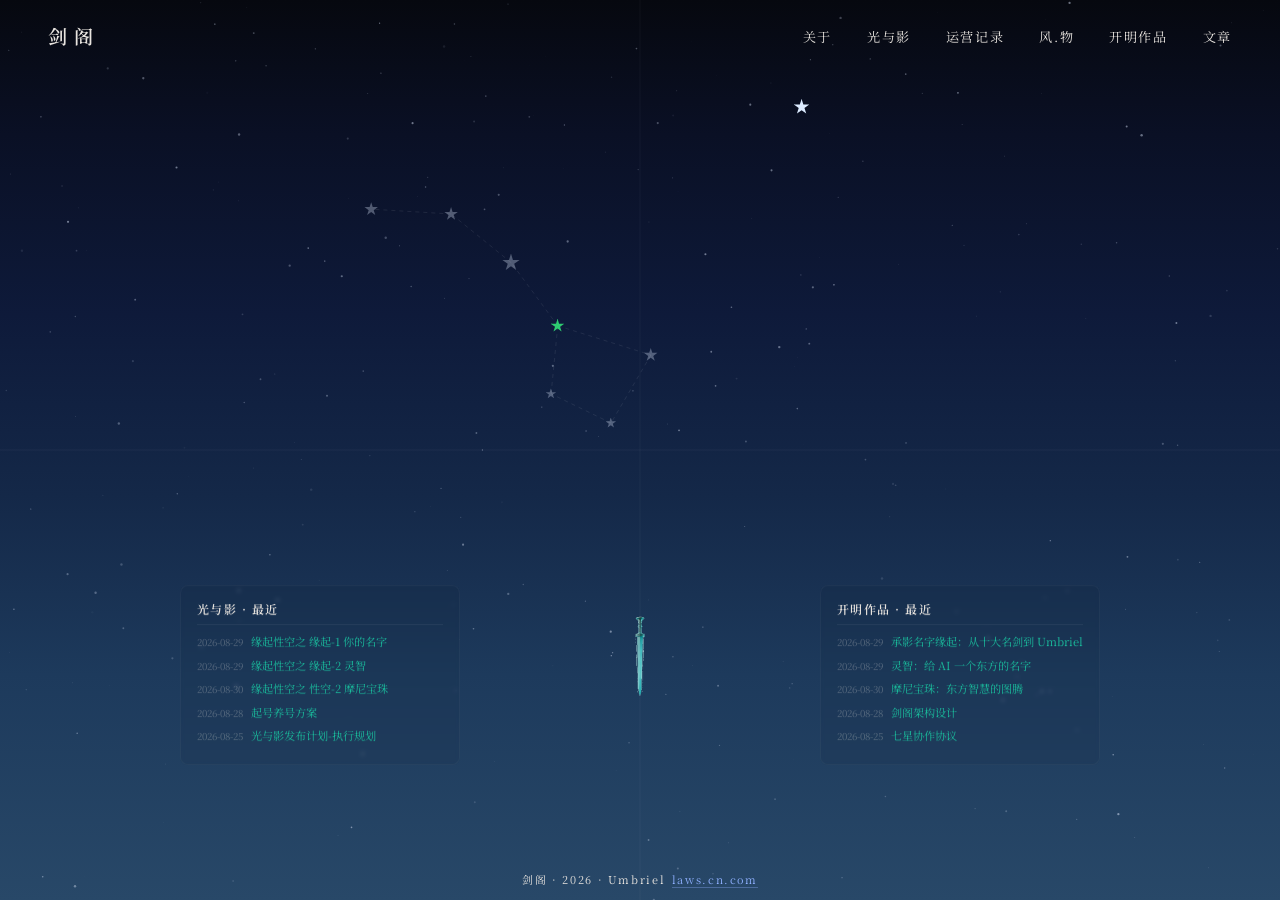
==== commit 36a218fb: "开明作品指向traveload.wordpress.com(导航+右下框); footer加laws.cn.com链接; innerHTML改DOM API" ====
--- a/index.html
+++ b/index.html
@@ -262,6 +262,13 @@
   letter-spacing: 0.15em;
   z-index: 100;
 }
+.footer a {
+  color: #8fb0ff;
+  text-decoration: none;
+  border-bottom: 1px solid rgba(143,176,255,0.35);
+  margin-left: 0.6em;
+}
+.footer a:hover { color: #c4d5ff; }
 </style>
 </head>
 <body>
@@ -273,7 +280,7 @@
     <li><a href="/jiange/guangyuying">光与影</a></li>
     <li><a href="/guangyuying/journal">运营记录</a></li>
     <li><a href="/jiange/fengwu">风.物</a></li>
-    <li><a href="/guangyuying/works">开明作品</a></li>
+    <li><a href="https://traveload.wordpress.com/" target="_blank" rel="noopener">开明作品</a></li>
     <li><a href="/guangyuying/posts">文章</a></li>
   </ul>
 </nav>
@@ -307,7 +314,7 @@
   </div>
 </div>
 
-<div class="footer">剑阁 · 2026 · Umbriel</div>
+<div class="footer">剑阁 · 2026 · Umbriel<a href="https://laws.cn.com" target="_blank" rel="noopener">laws.cn.com</a></div>
 
 <script>
 // ── 七星：源自 urs.png 实际像素坐标，水平镜像后映射到 hero 容器 ──
@@ -358,13 +365,21 @@
   el.dataset.size = s.size;
   el.style.left = s.x + '%';
   el.style.top  = s.y + '%';
-  el.innerHTML = `
-    <div class="star-dot"></div>
-    <div class="star-tooltip">
-      <span class="tooltip-name">${s.name}</span>
-      <span class="tooltip-en">${s.en}</span>
-      <div class="tooltip-role">${s.role}</div>
-    </div>`;
+  const dot = document.createElement('div');
+  dot.className = 'star-dot';
+  const tip = document.createElement('div');
+  tip.className = 'star-tooltip';
+  const tn = document.createElement('span');
+  tn.className = 'tooltip-name';
+  tn.textContent = s.name;
+  const te = document.createElement('span');
+  te.className = 'tooltip-en';
+  te.textContent = s.en;
+  const tr = document.createElement('div');
+  tr.className = 'tooltip-role';
+  tr.textContent = s.role;
+  tip.append(tn, te, tr);
+  el.append(dot, tip);
   container.appendChild(el);
   starEls.push(el);
 });
@@ -414,23 +429,31 @@
     { title: '光与影发布计划-执行规划', url: '/jiange/guangyuying/posts/release-plan', date: '2026-08-25' },
   ],
   kmy: [
-    { title: '承影名字缘起：从十大名剑到 Umbriel', url: '/jiange/guangyuying/works/chengying-name', date: '2026-08-29' },
-    { title: '灵智：给 AI 一个东方的名字', url: '/jiange/guangyuying/works/lingzhi', date: '2026-08-29' },
-    { title: '摩尼宝珠：东方智慧的图腾', url: '/jiange/guangyuying/works/moni', date: '2026-08-30' },
-    { title: '剑阁架构设计', url: '/jiange/guangyuying/works/architecture', date: '2026-08-28' },
-    { title: '七星协作协议', url: '/jiange/guangyuying/works/protocol', date: '2026-08-25' },
+    { title: '承影名字缘起：从十大名剑到 Umbriel', url: 'https://traveload.wordpress.com/', date: '2026-08-29' },
+    { title: '灵智：给 AI 一个东方的名字', url: 'https://traveload.wordpress.com/', date: '2026-08-29' },
+    { title: '摩尼宝珠：东方智慧的图腾', url: 'https://traveload.wordpress.com/', date: '2026-08-30' },
+    { title: '剑阁架构设计', url: 'https://traveload.wordpress.com/', date: '2026-08-28' },
+    { title: '七星协作协议', url: 'https://traveload.wordpress.com/', date: '2026-08-25' },
   ]
 };
 
 function renderBlogList(id, posts) {
   const el = document.getElementById(id);
   if (!el) return;
-  el.innerHTML = posts.map(p => `
-    <div class="blog-item">
-      <time>${p.date}</time>
-      <a href="${p.url}" target="_blank">${p.title}</a>
-    </div>
-  `).join('');
+  el.textContent = '';
+  for (const p of posts) {
+    const item = document.createElement('div');
+    item.className = 'blog-item';
+    const t = document.createElement('time');
+    t.textContent = p.date;
+    const a = document.createElement('a');
+    a.href = p.url;
+    a.target = '_blank';
+    a.rel = 'noopener';
+    a.textContent = p.title;
+    item.append(t, a);
+    el.appendChild(item);
+  }
 }
 
 renderBlogList('gys-list', mockPosts.gys);
